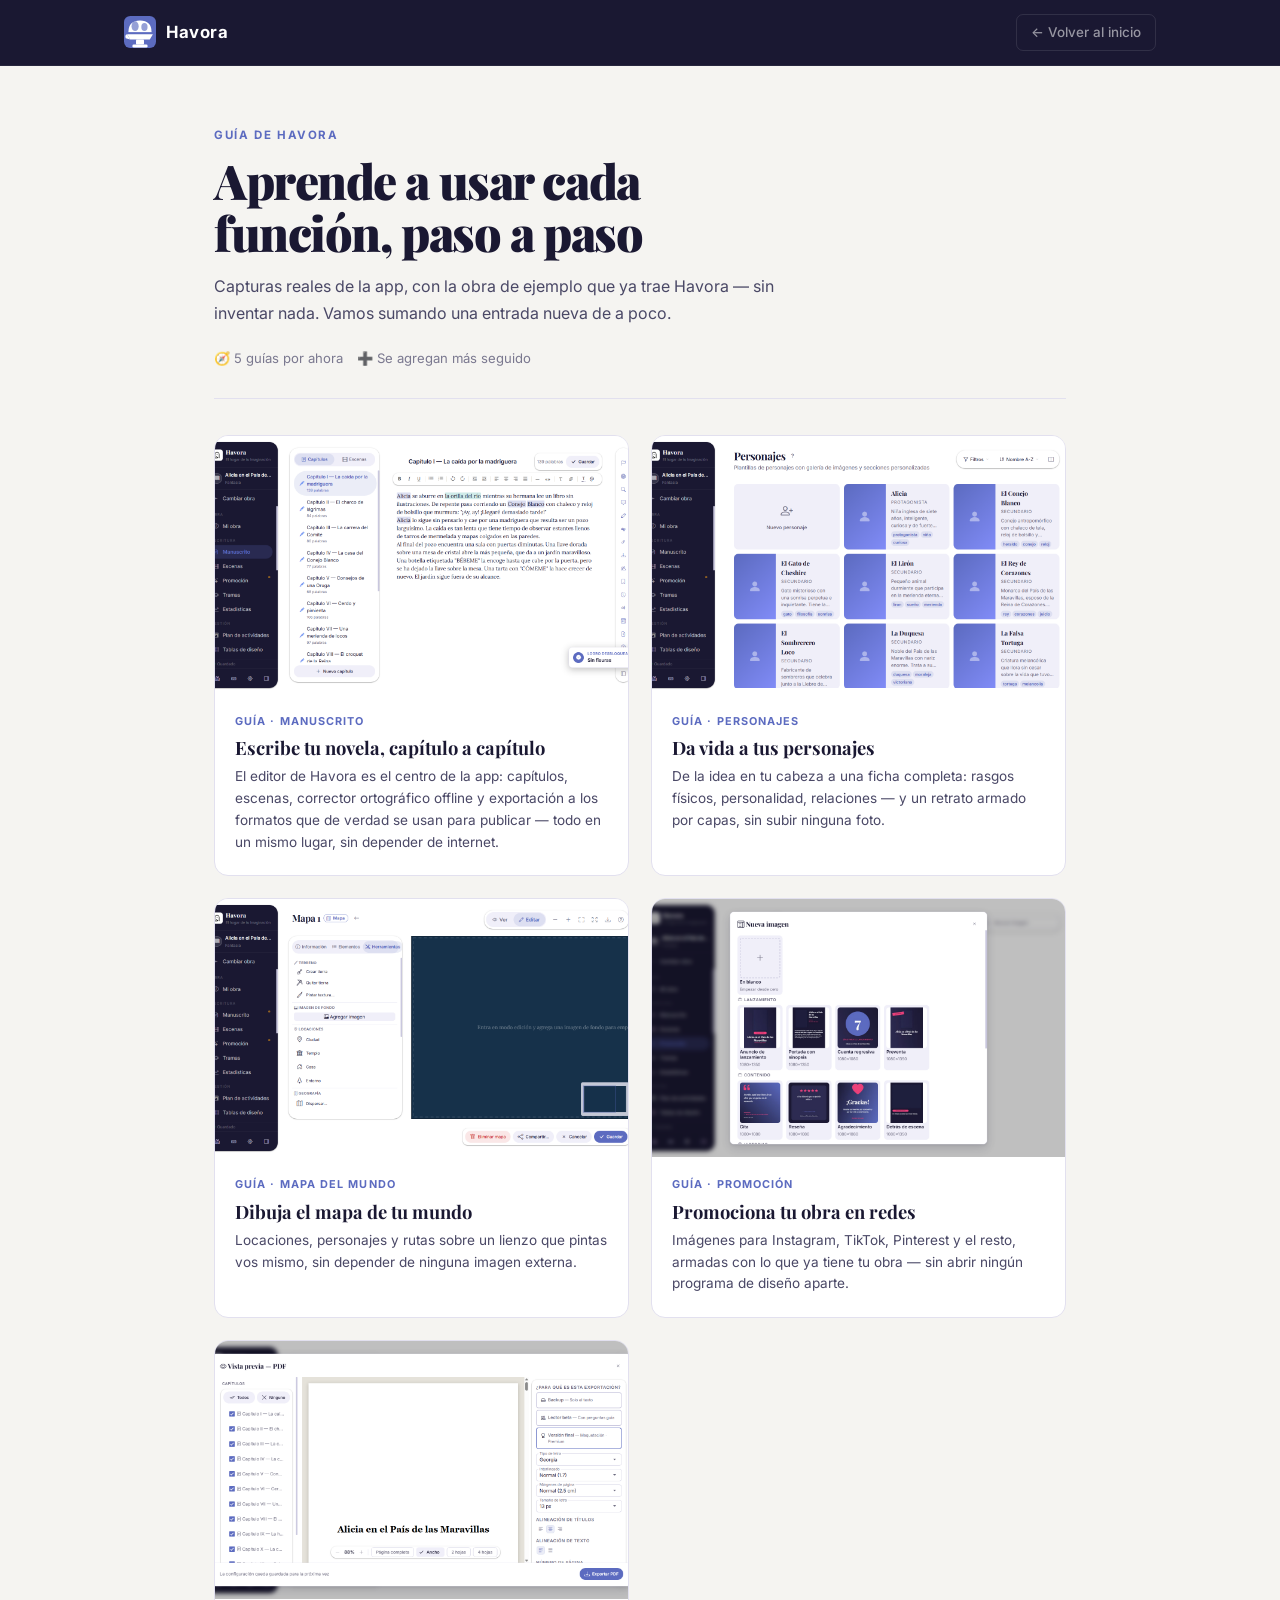
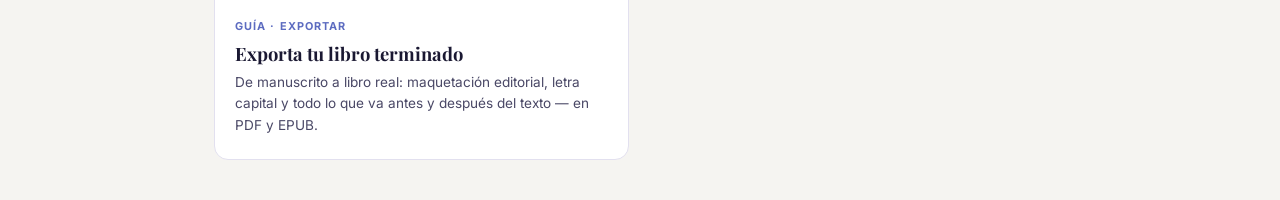
==== guia/index.html @ 4c53d0b1 "feat: Guía ilustrada de Havora (5 entradas + índice), con capturas reales de la app Paso a paso con " ====
<!DOCTYPE html>
<html lang="es">
<head>
<meta charset="UTF-8">
<meta name="viewport" content="width=device-width, initial-scale=1.0">
<title>Guía de Havora — aprende a usar cada función, paso a paso</title>
<meta name="description" content="Guía ilustrada de Havora: cómo escribir tu novela, crear personajes, dibujar tu mapa, promocionar tu obra y exportar tu libro terminado.">
<link rel="icon" type="image/png" href="assets/logo.png">
<link rel="preconnect" href="https://fonts.googleapis.com">
<link rel="preconnect" href="https://fonts.gstatic.com" crossorigin>
<link href="https://fonts.googleapis.com/css2?family=Playfair+Display:wght@700;900&family=Inter:wght@400;500;600;700&display=swap" rel="stylesheet">
<style>
:root{--bg:#f5f4f1;--bg2:#ffffff;--bg3:#f0eff9;--accent:#5c6bc0;--accent-h:#7e57c2;--text:#1a1832;--text2:#4a4866;--muted:#7a788f;--border:#e2e0ef;--sidebar:#1a1832;--r:12px;--serif:'Playfair Display',Georgia,serif;--sans:'Inter',system-ui,sans-serif}
@media(prefers-color-scheme:dark){:root:not([data-theme=light]){--bg:#0f0e1a;--bg2:#1a1832;--bg3:#221f38;--accent:#7c88d4;--accent-h:#9b83da;--text:#eceaf8;--text2:#b0adc8;--muted:#8c89a8;--border:#2d2a4a}}
:root[data-theme=dark]{--bg:#0f0e1a;--bg2:#1a1832;--bg3:#221f38;--accent:#7c88d4;--accent-h:#9b83da;--text:#eceaf8;--text2:#b0adc8;--muted:#8c89a8;--border:#2d2a4a}
:root[data-theme=light]{--bg:#f5f4f1;--bg2:#ffffff;--bg3:#f0eff9;--accent:#5c6bc0;--text:#1a1832;--text2:#4a4866;--muted:#7a788f;--border:#e2e0ef}
*,*::before,*::after{box-sizing:border-box;margin:0;padding:0}
html{scroll-behavior:smooth}
body{font-family:var(--sans);background:var(--bg);color:var(--text);line-height:1.7;font-size:1rem}
img{max-width:100%;display:block}
a{color:var(--accent);text-decoration:none}
a:hover{color:var(--accent-h)}

nav{background:var(--sidebar);border-bottom:1px solid rgba(255,255,255,.06);padding:14px 0;position:sticky;top:0;z-index:100}
.nav-inner{display:flex;align-items:center;justify-content:space-between;max-width:1080px;margin:0 auto;padding:0 24px;gap:16px}
.nav-logo{display:flex;align-items:center;gap:10px;color:#fff;font-family:var(--sans);font-size:1.05rem;font-weight:700;letter-spacing:.03em;text-decoration:none}
.wf-icon{width:32px;height:32px;flex-shrink:0;display:block}
.btn-nav-back{color:rgba(255,255,255,.55);font-size:.84rem;font-weight:500;padding:6px 14px;border-radius:7px;border:1px solid rgba(255,255,255,.1);transition:all .15s;text-decoration:none;display:inline-flex;align-items:center;gap:6px}
.btn-nav-back:hover{color:#fff;border-color:rgba(255,255,255,.25)}

.doc{max-width:760px;margin:0 auto;padding:60px 24px 40px}
.doc-eyebrow{font-size:.72rem;font-weight:700;letter-spacing:.14em;text-transform:uppercase;color:var(--accent);margin-bottom:10px}
.doc-title{font-family:var(--serif);font-size:clamp(2rem,4.5vw,3rem);font-weight:900;letter-spacing:-.03em;line-height:1.08;margin-bottom:14px;color:var(--text);text-wrap:balance}
.doc-sub{font-size:1rem;color:var(--text2);margin-bottom:8px;line-height:1.7;max-width:620px}
.doc-meta{display:flex;gap:14px;flex-wrap:wrap;font-size:.82rem;color:var(--muted);margin:20px 0 44px;padding-bottom:28px;border-bottom:1px solid var(--border)}
.doc-meta span{display:inline-flex;align-items:center;gap:6px}

.g-step{display:flex;flex-direction:column;gap:18px;margin-bottom:56px}
.g-step-num{font-family:var(--serif);font-size:.85rem;font-weight:700;color:var(--accent);letter-spacing:.06em}
.g-step h2{font-family:var(--serif);font-size:1.5rem;font-weight:700;letter-spacing:-.01em;color:var(--text);margin:2px 0 4px;line-height:1.25}
.g-step p{font-size:.97rem;color:var(--text2);line-height:1.75;max-width:640px}
.g-step p+p{margin-top:10px}
.g-shot{margin:6px auto 0;max-width:680px;width:100%}
.g-chrome{background:var(--sidebar);border-radius:10px 10px 0 0;padding:9px 13px;display:flex;align-items:center;gap:7px;border:1px solid rgba(255,255,255,.08);border-bottom:none}
.g-dot{width:9px;height:9px;border-radius:50%}
.g-imgwrap{border:1px solid rgba(255,255,255,.08);border-top:none;border-radius:0 0 10px 10px;overflow:hidden;background:var(--bg3);box-shadow:0 16px 40px -20px rgba(0,0,0,.35)}
.g-imgwrap img{width:100%;height:auto;display:block}
.g-shots-pair{display:flex;gap:16px;flex-wrap:wrap;max-width:680px;margin:6px auto 0}
.g-shots-pair .g-shot{flex:1 1 300px;max-width:none;margin:0}

.g-tip{background:color-mix(in srgb,var(--accent) 9%,transparent);border-left:3px solid var(--accent);padding:14px 18px;border-radius:0 var(--r) var(--r) 0;margin:0 0 44px;font-size:.9rem;color:var(--text2);line-height:1.65;max-width:640px}
.g-tip b{color:var(--text)}

.g-cta{max-width:680px;margin:8px auto 0;padding:36px 32px;border-radius:16px;background:var(--bg3);text-align:center}
.g-cta h3{font-family:var(--serif);font-size:1.4rem;font-weight:700;color:var(--text);margin-bottom:8px}
.g-cta p{font-size:.92rem;color:var(--text2);margin-bottom:20px}
.btn-primary{background:var(--accent);color:#fff!important;font-weight:600;font-size:.9rem;padding:12px 24px;border-radius:7px;border:none;cursor:pointer;transition:background .15s,transform .15s;display:inline-block}
.btn-primary:hover{background:var(--accent-h);transform:translateY(-1px)}

.g-more{max-width:680px;margin:56px auto 0;padding-top:28px;border-top:1px solid var(--border);display:flex;justify-content:space-between;flex-wrap:wrap;gap:14px;font-size:.88rem}
.g-more a{color:var(--text2);font-weight:600}
.g-more a:hover{color:var(--accent)}

@media(max-width:640px){.doc{padding:40px 18px 30px}.g-cta{padding:28px 20px}}
</style>
<style>
.g-grid{display:grid;grid-template-columns:1fr 1fr;gap:22px;margin-top:8px}
.g-card{display:flex;flex-direction:column;background:var(--bg2);border:1px solid var(--border);border-radius:14px;overflow:hidden;transition:transform .15s,box-shadow .15s}
.g-card:hover{transform:translateY(-3px);box-shadow:0 14px 32px -18px rgba(0,0,0,.3)}
.g-card-img{aspect-ratio:16/10;overflow:hidden;background:var(--bg3)}
.g-card-img img{width:100%;height:100%;object-fit:cover;object-position:top}
.g-card-body{padding:18px 20px 22px}
.g-card-eyebrow{font-size:.68rem;font-weight:700;letter-spacing:.1em;text-transform:uppercase;color:var(--accent);margin-bottom:6px}
.g-card-body h3{font-family:var(--serif);font-size:1.15rem;font-weight:700;color:var(--text);margin-bottom:6px;line-height:1.3}
.g-card-body p{font-size:.85rem;color:var(--text2);line-height:1.6}
@media(max-width:640px){.g-grid{grid-template-columns:1fr}}
</style>
</head>
<body>
<nav>
  <div class="nav-inner">
    <a href="../index.html" class="nav-logo">
      <svg class="wf-icon logo-svg" viewBox="0 0 36 36" xmlns="http://www.w3.org/2000/svg">
        <rect width="36" height="36" rx="7" fill="#5c6bc0"/>
        <path d="M5,18 Q5,5 18,5 Q31,5 31,18 Z" fill="white"/>
        <ellipse cx="12.5" cy="11.5" rx="4" ry="5.5" fill="#5c6bc0" opacity="0.65"/>
        <ellipse cx="23" cy="12.5" rx="3.5" ry="4.5" fill="#5c6bc0" opacity="0.65"/>
        <line x1="5" y1="18" x2="31" y2="18" stroke="rgba(255,255,255,.35)" stroke-width="0.8"/>
        <path d="M3.5,20.5 L32.5,20.5 L29,26.5 L7,26.5 Z" fill="white"/>
        <path d="M3.5,20.5 Q0.5,21.5 2,25 L7,26.5 Z" fill="white"/>
        <rect x="13.5" y="26.5" width="9" height="5.5" rx="1" fill="white"/>
        <rect x="9.5" y="32" width="17" height="3.5" rx="1.5" fill="white"/>
      </svg>
      <img class="wf-icon logo-png" src="../assets/logo.png" alt="" style="display:none;border-radius:7px">
      Havora
    </a>
    <a href="../index.html" class="btn-nav-back">← Volver al inicio</a>
  </div>
</nav>
<div class="doc" style="max-width:900px">
  <div class="doc-eyebrow">GUÍA DE HAVORA</div>
  <h1 class="doc-title">Aprende a usar cada función, paso a paso</h1>
  <p class="doc-sub">Capturas reales de la app, con la obra de ejemplo que ya trae Havora — sin inventar nada. Vamos sumando una entrada nueva de a poco.</p>
  <div class="doc-meta" style="margin-bottom:36px"><span>🧭 5 guías por ahora</span><span>➕ Se agregan más seguido</span></div>
  <div class="g-grid">
<a href="escribe-tu-novela.html" class="g-card">
    <div class="g-card-img"><img src="../assets/guia/ms-editor.png" alt="Escribe tu novela, capítulo a capítulo" loading="lazy"></div>
    <div class="g-card-body"><div class="g-card-eyebrow">GUÍA · MANUSCRITO</div><h3>Escribe tu novela, capítulo a capítulo</h3><p>El editor de Havora es el centro de la app: capítulos, escenas, corrector ortográfico offline y exportación a los formatos que de verdad se usan para publicar — todo en un mismo lugar, sin depender de internet.</p></div>
  </a>
<a href="crea-personajes.html" class="g-card">
    <div class="g-card-img"><img src="../assets/guia/char-grid.png" alt="Da vida a tus personajes" loading="lazy"></div>
    <div class="g-card-body"><div class="g-card-eyebrow">GUÍA · PERSONAJES</div><h3>Da vida a tus personajes</h3><p>De la idea en tu cabeza a una ficha completa: rasgos físicos, personalidad, relaciones — y un retrato armado por capas, sin subir ninguna foto.</p></div>
  </a>
<a href="dibuja-tu-mapa.html" class="g-card">
    <div class="g-card-img"><img src="../assets/guia/map-edit-empty.png" alt="Dibuja el mapa de tu mundo" loading="lazy"></div>
    <div class="g-card-body"><div class="g-card-eyebrow">GUÍA · MAPA DEL MUNDO</div><h3>Dibuja el mapa de tu mundo</h3><p>Locaciones, personajes y rutas sobre un lienzo que pintas vos mismo, sin depender de ninguna imagen externa.</p></div>
  </a>
<a href="promociona-tu-obra.html" class="g-card">
    <div class="g-card-img"><img src="../assets/guia/promo-templates.png" alt="Promociona tu obra en redes" loading="lazy"></div>
    <div class="g-card-body"><div class="g-card-eyebrow">GUÍA · PROMOCIÓN</div><h3>Promociona tu obra en redes</h3><p>Imágenes para Instagram, TikTok, Pinterest y el resto, armadas con lo que ya tiene tu obra — sin abrir ningún programa de diseño aparte.</p></div>
  </a>
<a href="exporta-tu-libro.html" class="g-card">
    <div class="g-card-img"><img src="../assets/guia/ms-export.png" alt="Exporta tu libro terminado" loading="lazy"></div>
    <div class="g-card-body"><div class="g-card-eyebrow">GUÍA · EXPORTAR</div><h3>Exporta tu libro terminado</h3><p>De manuscrito a libro real: maquetación editorial, letra capital y todo lo que va antes y después del texto — en PDF y EPUB.</p></div>
  </a>
  </div>
</div>
</body>
</html>
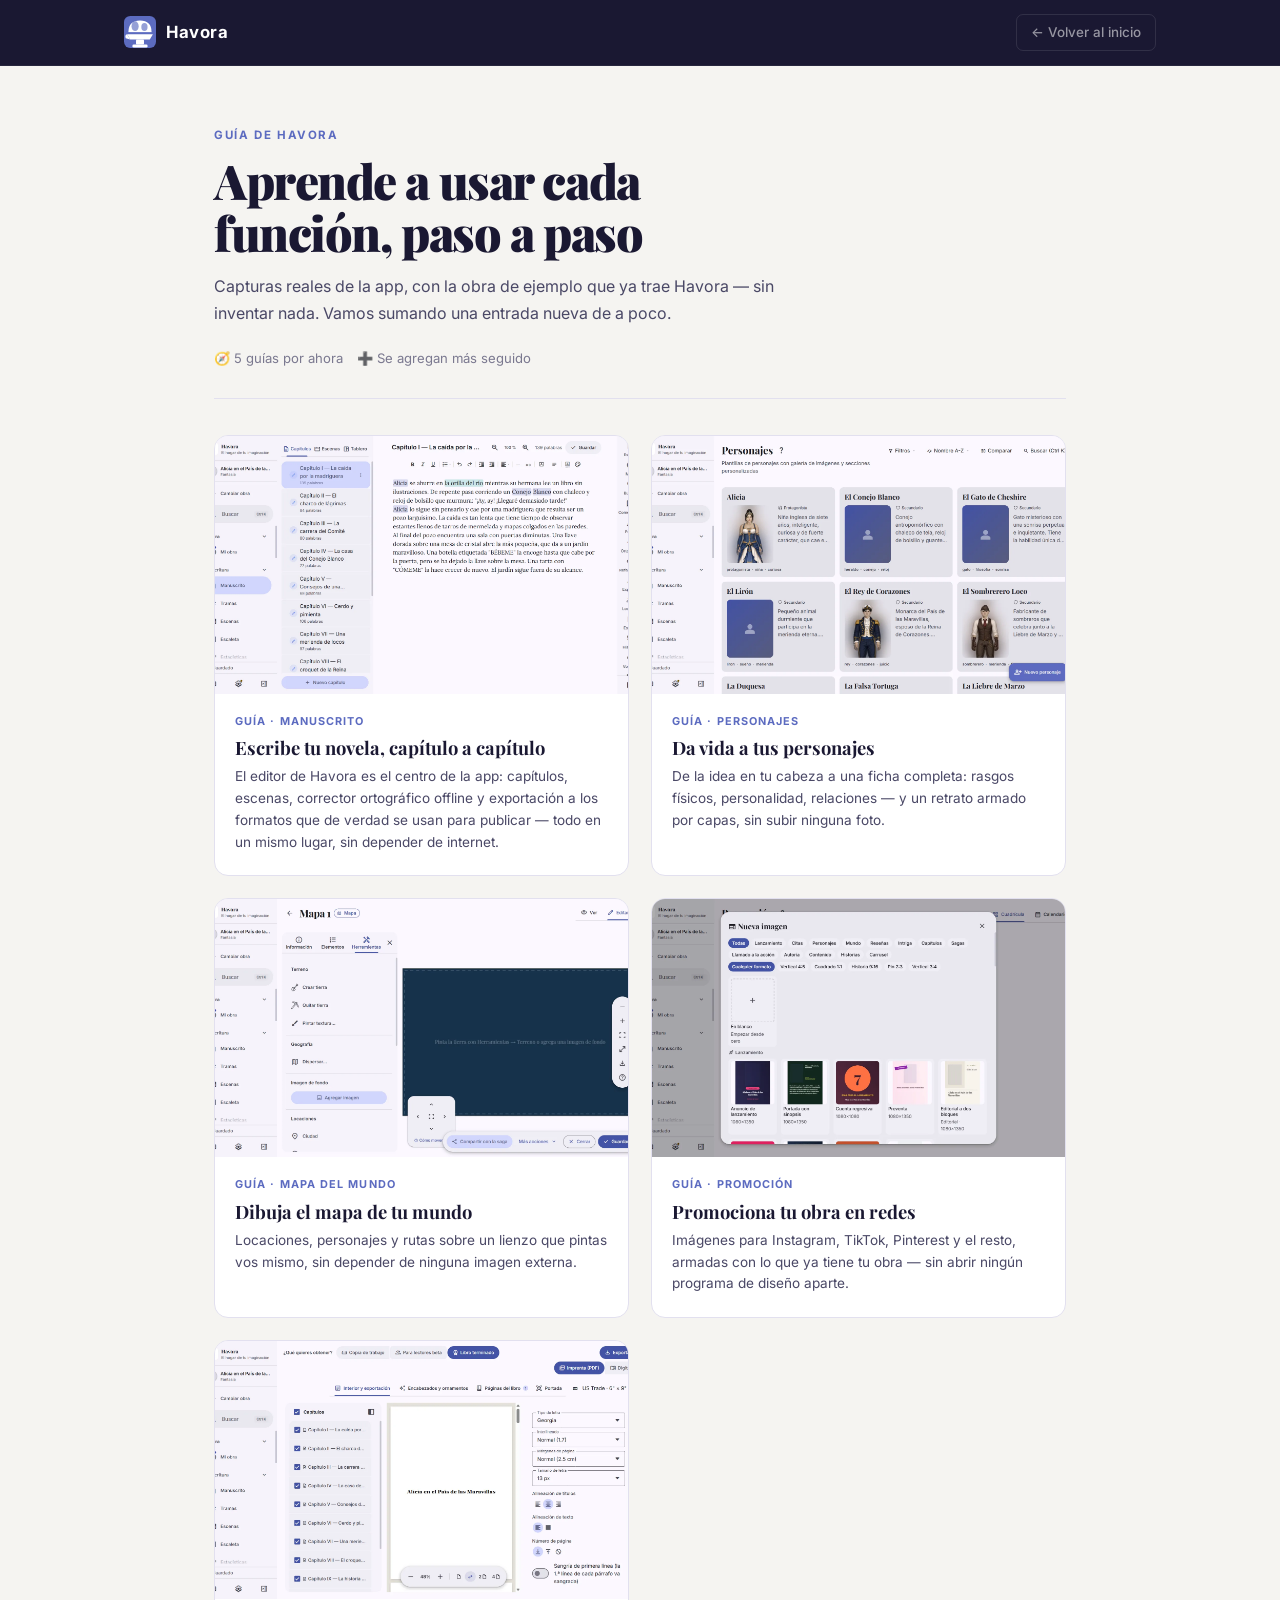
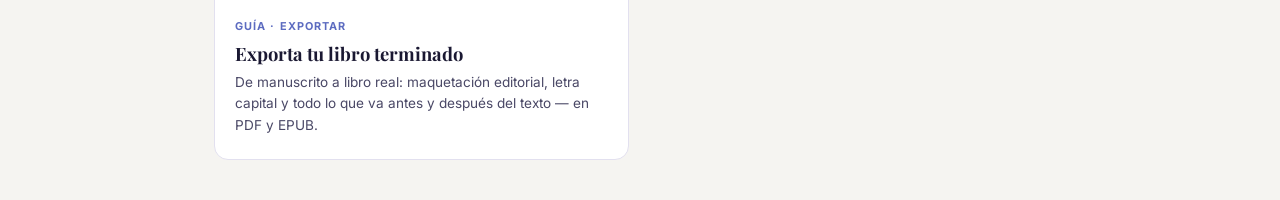
==== commit ca5e80a5: "Sitio: capturas de la interfaz actual (4.5.0) y secciones de lo nuevo - Capturas nuevas de todas las" ====
--- a/guia/index.html
+++ b/guia/index.html
@@ -5,7 +5,7 @@
 <meta name="viewport" content="width=device-width, initial-scale=1.0">
 <title>Guía de Havora — aprende a usar cada función, paso a paso</title>
 <meta name="description" content="Guía ilustrada de Havora: cómo escribir tu novela, crear personajes, dibujar tu mapa, promocionar tu obra y exportar tu libro terminado.">
-<link rel="icon" type="image/png" href="assets/logo.png">
+<link rel="icon" type="image/png" href="../assets/logo.png">
 <link rel="preconnect" href="https://fonts.googleapis.com">
 <link rel="preconnect" href="https://fonts.gstatic.com" crossorigin>
 <link href="https://fonts.googleapis.com/css2?family=Playfair+Display:wght@700;900&family=Inter:wght@400;500;600;700&display=swap" rel="stylesheet">
@@ -104,23 +104,23 @@
   <div class="doc-meta" style="margin-bottom:36px"><span>🧭 5 guías por ahora</span><span>➕ Se agregan más seguido</span></div>
   <div class="g-grid">
 <a href="escribe-tu-novela.html" class="g-card">
-    <div class="g-card-img"><img src="../assets/guia/ms-editor.png" alt="Escribe tu novela, capítulo a capítulo" loading="lazy"></div>
+    <div class="g-card-img"><img src="../assets/guia/ms-editor.webp" alt="Escribe tu novela, capítulo a capítulo" loading="lazy"></div>
     <div class="g-card-body"><div class="g-card-eyebrow">GUÍA · MANUSCRITO</div><h3>Escribe tu novela, capítulo a capítulo</h3><p>El editor de Havora es el centro de la app: capítulos, escenas, corrector ortográfico offline y exportación a los formatos que de verdad se usan para publicar — todo en un mismo lugar, sin depender de internet.</p></div>
   </a>
 <a href="crea-personajes.html" class="g-card">
-    <div class="g-card-img"><img src="../assets/guia/char-grid.png" alt="Da vida a tus personajes" loading="lazy"></div>
+    <div class="g-card-img"><img src="../assets/guia/char-grid.webp" alt="Da vida a tus personajes" loading="lazy"></div>
     <div class="g-card-body"><div class="g-card-eyebrow">GUÍA · PERSONAJES</div><h3>Da vida a tus personajes</h3><p>De la idea en tu cabeza a una ficha completa: rasgos físicos, personalidad, relaciones — y un retrato armado por capas, sin subir ninguna foto.</p></div>
   </a>
 <a href="dibuja-tu-mapa.html" class="g-card">
-    <div class="g-card-img"><img src="../assets/guia/map-edit-empty.png" alt="Dibuja el mapa de tu mundo" loading="lazy"></div>
+    <div class="g-card-img"><img src="../assets/guia/map-edit-empty.webp" alt="Dibuja el mapa de tu mundo" loading="lazy"></div>
     <div class="g-card-body"><div class="g-card-eyebrow">GUÍA · MAPA DEL MUNDO</div><h3>Dibuja el mapa de tu mundo</h3><p>Locaciones, personajes y rutas sobre un lienzo que pintas vos mismo, sin depender de ninguna imagen externa.</p></div>
   </a>
 <a href="promociona-tu-obra.html" class="g-card">
-    <div class="g-card-img"><img src="../assets/guia/promo-templates.png" alt="Promociona tu obra en redes" loading="lazy"></div>
+    <div class="g-card-img"><img src="../assets/guia/promo-templates.webp" alt="Promociona tu obra en redes" loading="lazy"></div>
     <div class="g-card-body"><div class="g-card-eyebrow">GUÍA · PROMOCIÓN</div><h3>Promociona tu obra en redes</h3><p>Imágenes para Instagram, TikTok, Pinterest y el resto, armadas con lo que ya tiene tu obra — sin abrir ningún programa de diseño aparte.</p></div>
   </a>
 <a href="exporta-tu-libro.html" class="g-card">
-    <div class="g-card-img"><img src="../assets/guia/ms-export.png" alt="Exporta tu libro terminado" loading="lazy"></div>
+    <div class="g-card-img"><img src="../assets/guia/ms-export.webp" alt="Exporta tu libro terminado" loading="lazy"></div>
     <div class="g-card-body"><div class="g-card-eyebrow">GUÍA · EXPORTAR</div><h3>Exporta tu libro terminado</h3><p>De manuscrito a libro real: maquetación editorial, letra capital y todo lo que va antes y después del texto — en PDF y EPUB.</p></div>
   </a>
   </div>
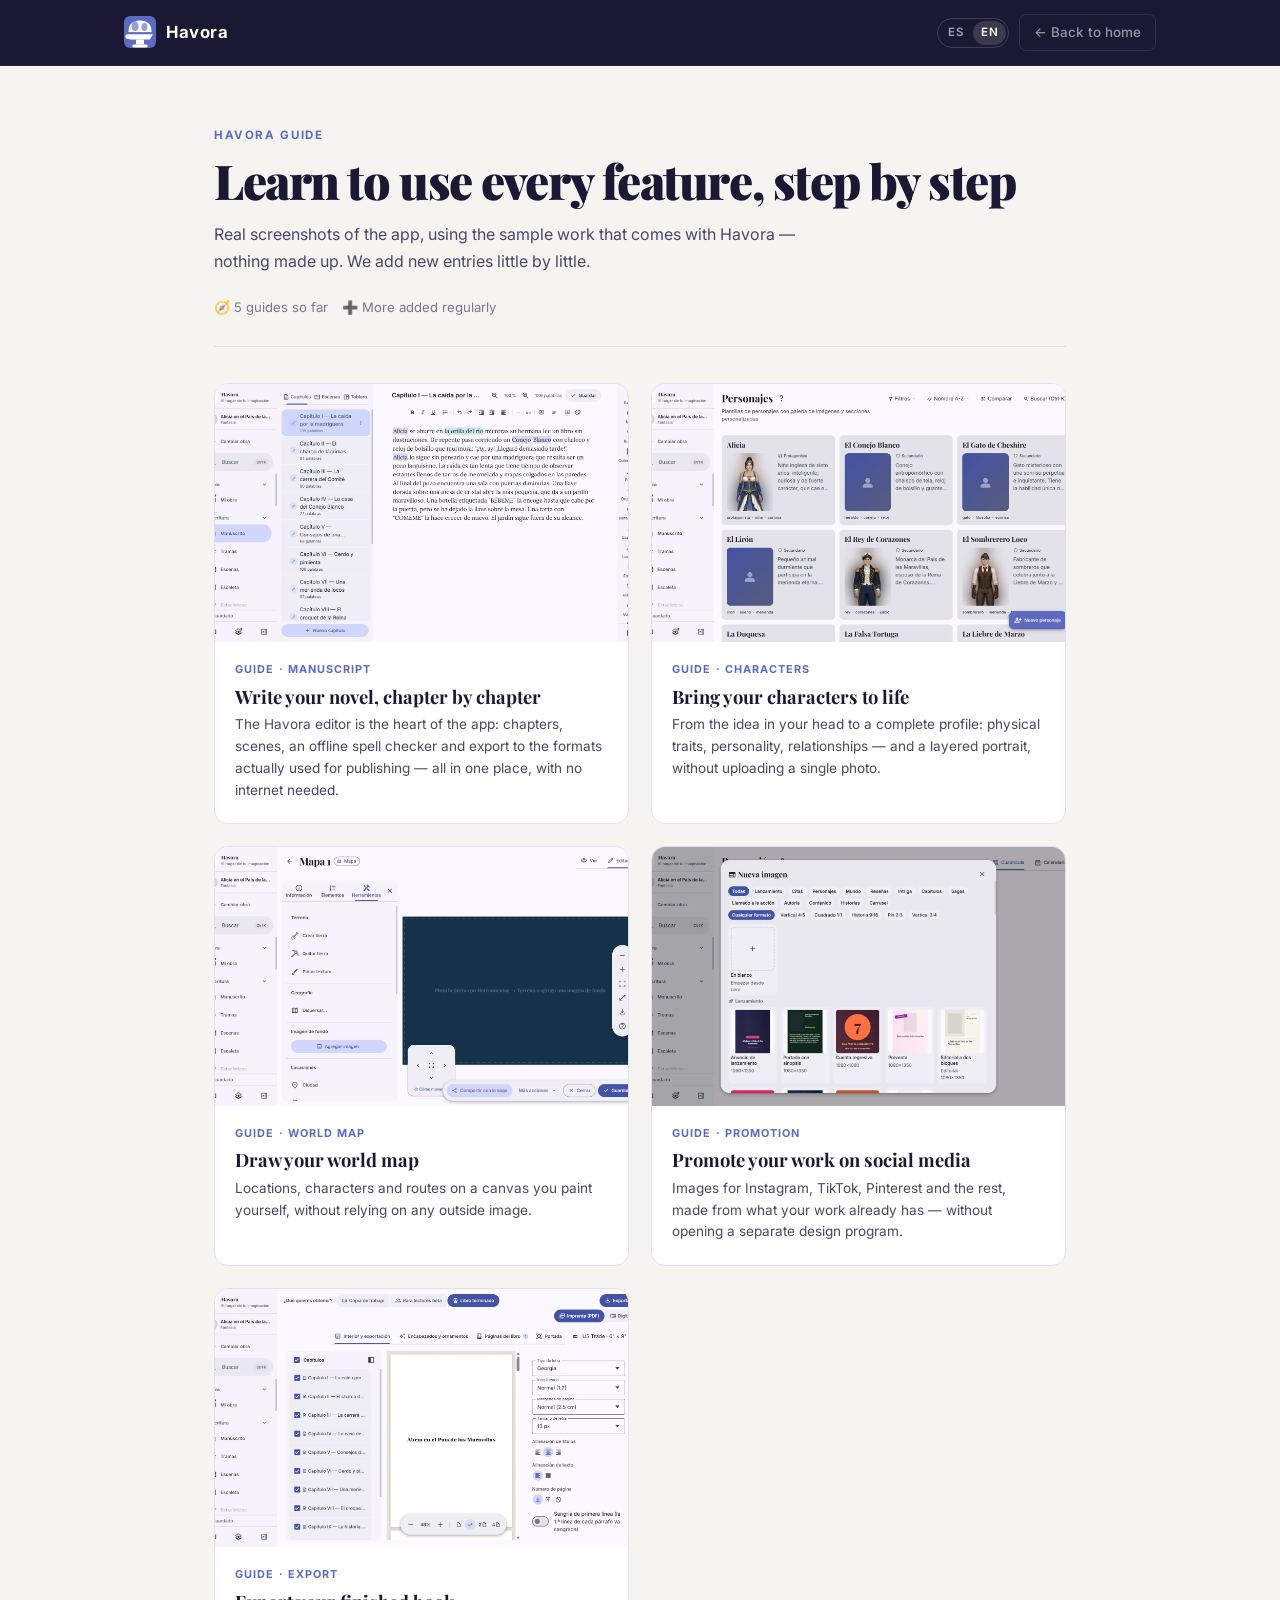
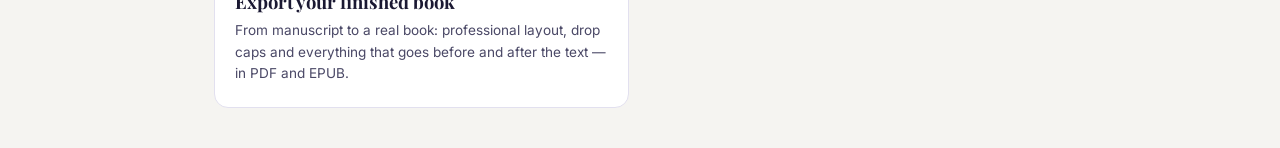
==== commit 6fa7861f: "Sitio en inglés (selector ES/EN) y app de Android en Google Play - js/i18n.js: el HTML sigue en espa" ====
--- a/guia/index.html
+++ b/guia/index.html
@@ -75,6 +75,7 @@
 .g-card-body p{font-size:.85rem;color:var(--text2);line-height:1.6}
 @media(max-width:640px){.g-grid{grid-template-columns:1fr}}
 </style>
+<link rel="stylesheet" href="../css/stores.css">
 </head>
 <body>
 <nav>
@@ -94,7 +95,7 @@
       <img class="wf-icon logo-png" src="../assets/logo.png" alt="" style="display:none;border-radius:7px">
       Havora
     </a>
-    <a href="../index.html" class="btn-nav-back">← Volver al inicio</a>
+    <div style="display:flex;align-items:center;gap:10px"><span data-lang-switch></span><a href="../index.html" class="btn-nav-back">← Volver al inicio</a></div>
   </div>
 </nav>
 <div class="doc" style="max-width:900px">
@@ -113,7 +114,7 @@
   </a>
 <a href="dibuja-tu-mapa.html" class="g-card">
     <div class="g-card-img"><img src="../assets/guia/map-edit-empty.webp" alt="Dibuja el mapa de tu mundo" loading="lazy"></div>
-    <div class="g-card-body"><div class="g-card-eyebrow">GUÍA · MAPA DEL MUNDO</div><h3>Dibuja el mapa de tu mundo</h3><p>Locaciones, personajes y rutas sobre un lienzo que pintas vos mismo, sin depender de ninguna imagen externa.</p></div>
+    <div class="g-card-body"><div class="g-card-eyebrow">GUÍA · MAPA DEL MUNDO</div><h3>Dibuja el mapa de tu mundo</h3><p>Locaciones, personajes y rutas sobre un lienzo que pintas tú mismo, sin depender de ninguna imagen externa.</p></div>
   </a>
 <a href="promociona-tu-obra.html" class="g-card">
     <div class="g-card-img"><img src="../assets/guia/promo-templates.webp" alt="Promociona tu obra en redes" loading="lazy"></div>
@@ -125,5 +126,8 @@
   </a>
   </div>
 </div>
+<!-- Idioma (español / inglés): ver js/i18n.js -->
+<script src="../js/i18n-en.js"></script>
+<script src="../js/i18n.js"></script>
 </body>
 </html>
--- a/css/stores.css
+++ b/css/stores.css
@@ -0,0 +1,21 @@
+/* Botones de las tiendas (Google Play) — compartido por el inicio y la guía.
+   No usa el logo oficial de Google Play: ícono propio de celular + el nombre de la tienda en texto.
+   .play-badge: mismo tamaño y colores que la insignia de Microsoft Store (216 × 59, fondo #202020 en
+   tema claro y #FDFDFD en tema oscuro), para que las dos se lean como un par.
+   .play-btn: botón de contorno, para donde el botón de Microsoft Store es un .btn-primary. */
+.play-badge{display:inline-flex;align-items:center;gap:12px;width:216px;height:59px;padding:0 18px;border-radius:7px;background:#202020;color:#fff!important;text-decoration:none;font-family:var(--sans,system-ui,sans-serif);border:1px solid rgba(0,0,0,.1);transition:transform .15s,box-shadow .15s;box-sizing:border-box}
+.play-badge:hover{transform:translateY(-1px);box-shadow:0 6px 16px color-mix(in srgb,var(--accent,#5c6bc0) 35%,transparent)}
+.play-badge svg{width:26px;height:26px;flex-shrink:0}
+.play-badge-text{display:flex;flex-direction:column;line-height:1.1;text-align:left}
+.play-badge-text small{font-size:.66rem;font-weight:500;letter-spacing:.02em;opacity:.85}
+.play-badge-text b{font-size:1.18rem;font-weight:600;letter-spacing:-.01em}
+@media(prefers-color-scheme:dark){:root:not([data-theme=light]) .play-badge{background:#fdfdfd;color:#000!important;border-color:rgba(0,0,0,.06)}}
+:root[data-theme=dark] .play-badge{background:#fdfdfd;color:#000!important;border-color:rgba(0,0,0,.06)}
+@media(prefers-reduced-motion:reduce){.play-badge{transition:none}.play-badge:hover{transform:none}}
+
+.play-btn{display:inline-flex;align-items:center;justify-content:center;gap:8px;font-family:var(--sans,system-ui,sans-serif);font-weight:600;font-size:.9rem;line-height:1;padding:12px 22px;border-radius:7px;border:1px solid var(--border,#e2e0ef);color:var(--text,#1a1832)!important;text-decoration:none;transition:border-color .15s,color .15s}
+.play-btn:hover{border-color:var(--muted,#7a788f)}
+.play-btn svg{width:18px;height:18px;flex-shrink:0}
+.cta-final .play-btn{color:#fff!important;border-color:rgba(255,255,255,.25);font-size:1rem;padding:13px 28px}
+.cta-final .play-btn:hover{border-color:rgba(255,255,255,.55)}
+.g-cta .play-btn{margin:8px 0 0 4px;padding:11px 20px}
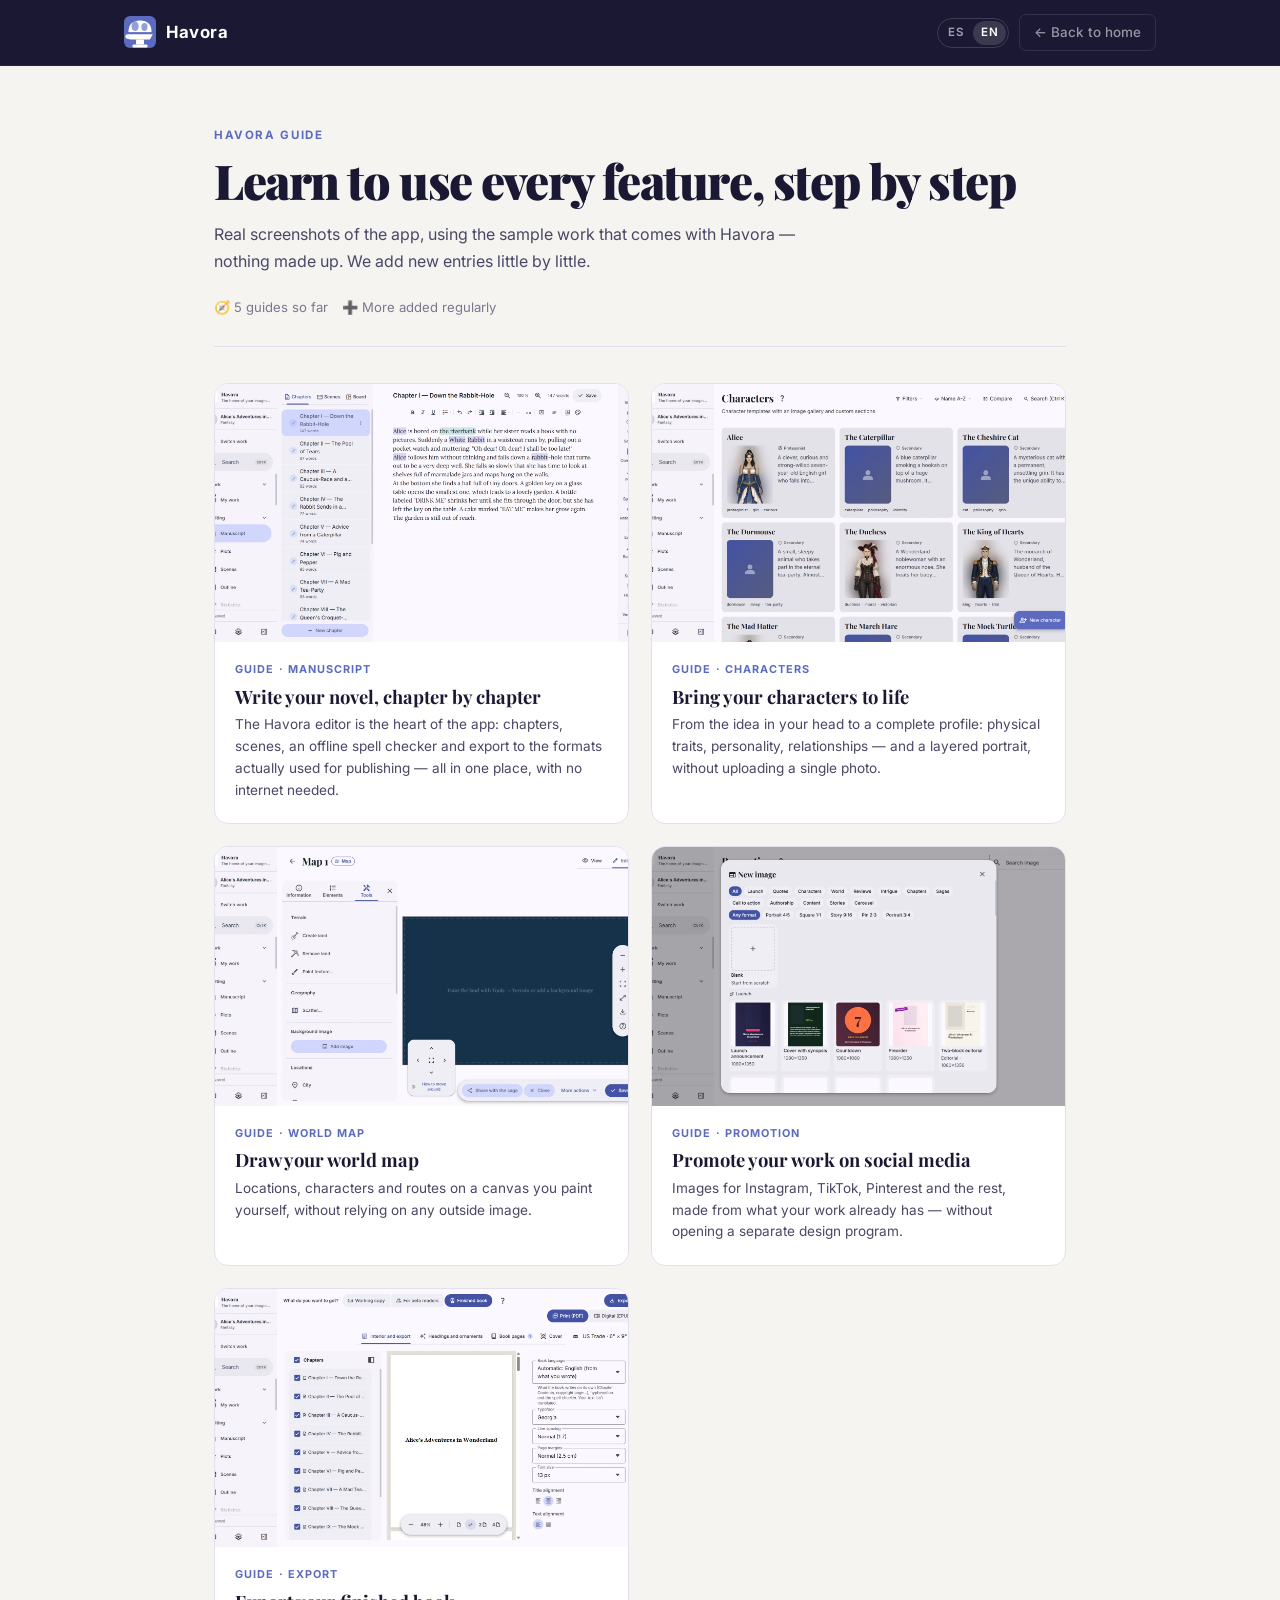
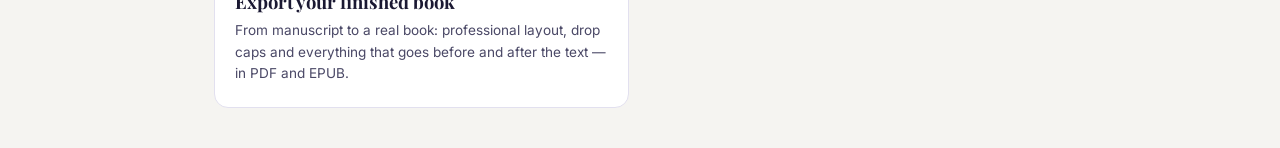
==== commit cfbf4012: "Sitio en inglés: capturas de Havora con la interfaz en inglés * 26 capturas nuevas (-en.webp) de Car" ====
--- a/guia/index.html
+++ b/guia/index.html
@@ -105,23 +105,23 @@
   <div class="doc-meta" style="margin-bottom:36px"><span>🧭 5 guías por ahora</span><span>➕ Se agregan más seguido</span></div>
   <div class="g-grid">
 <a href="escribe-tu-novela.html" class="g-card">
-    <div class="g-card-img"><img src="../assets/guia/ms-editor.webp" alt="Escribe tu novela, capítulo a capítulo" loading="lazy"></div>
+    <div class="g-card-img"><img src="../assets/guia/ms-editor.webp" data-src-en="../assets/guia/ms-editor-en.webp" alt="Escribe tu novela, capítulo a capítulo" loading="lazy"></div>
     <div class="g-card-body"><div class="g-card-eyebrow">GUÍA · MANUSCRITO</div><h3>Escribe tu novela, capítulo a capítulo</h3><p>El editor de Havora es el centro de la app: capítulos, escenas, corrector ortográfico offline y exportación a los formatos que de verdad se usan para publicar — todo en un mismo lugar, sin depender de internet.</p></div>
   </a>
 <a href="crea-personajes.html" class="g-card">
-    <div class="g-card-img"><img src="../assets/guia/char-grid.webp" alt="Da vida a tus personajes" loading="lazy"></div>
+    <div class="g-card-img"><img src="../assets/guia/char-grid.webp" data-src-en="../assets/guia/char-grid-en.webp" alt="Da vida a tus personajes" loading="lazy"></div>
     <div class="g-card-body"><div class="g-card-eyebrow">GUÍA · PERSONAJES</div><h3>Da vida a tus personajes</h3><p>De la idea en tu cabeza a una ficha completa: rasgos físicos, personalidad, relaciones — y un retrato armado por capas, sin subir ninguna foto.</p></div>
   </a>
 <a href="dibuja-tu-mapa.html" class="g-card">
-    <div class="g-card-img"><img src="../assets/guia/map-edit-empty.webp" alt="Dibuja el mapa de tu mundo" loading="lazy"></div>
+    <div class="g-card-img"><img src="../assets/guia/map-edit-empty.webp" data-src-en="../assets/guia/map-edit-empty-en.webp" alt="Dibuja el mapa de tu mundo" loading="lazy"></div>
     <div class="g-card-body"><div class="g-card-eyebrow">GUÍA · MAPA DEL MUNDO</div><h3>Dibuja el mapa de tu mundo</h3><p>Locaciones, personajes y rutas sobre un lienzo que pintas tú mismo, sin depender de ninguna imagen externa.</p></div>
   </a>
 <a href="promociona-tu-obra.html" class="g-card">
-    <div class="g-card-img"><img src="../assets/guia/promo-templates.webp" alt="Promociona tu obra en redes" loading="lazy"></div>
+    <div class="g-card-img"><img src="../assets/guia/promo-templates.webp" data-src-en="../assets/guia/promo-templates-en.webp" alt="Promociona tu obra en redes" loading="lazy"></div>
     <div class="g-card-body"><div class="g-card-eyebrow">GUÍA · PROMOCIÓN</div><h3>Promociona tu obra en redes</h3><p>Imágenes para Instagram, TikTok, Pinterest y el resto, armadas con lo que ya tiene tu obra — sin abrir ningún programa de diseño aparte.</p></div>
   </a>
 <a href="exporta-tu-libro.html" class="g-card">
-    <div class="g-card-img"><img src="../assets/guia/ms-export.webp" alt="Exporta tu libro terminado" loading="lazy"></div>
+    <div class="g-card-img"><img src="../assets/guia/ms-export.webp" data-src-en="../assets/guia/ms-export-en.webp" alt="Exporta tu libro terminado" loading="lazy"></div>
     <div class="g-card-body"><div class="g-card-eyebrow">GUÍA · EXPORTAR</div><h3>Exporta tu libro terminado</h3><p>De manuscrito a libro real: maquetación editorial, letra capital y todo lo que va antes y después del texto — en PDF y EPUB.</p></div>
   </a>
   </div>
